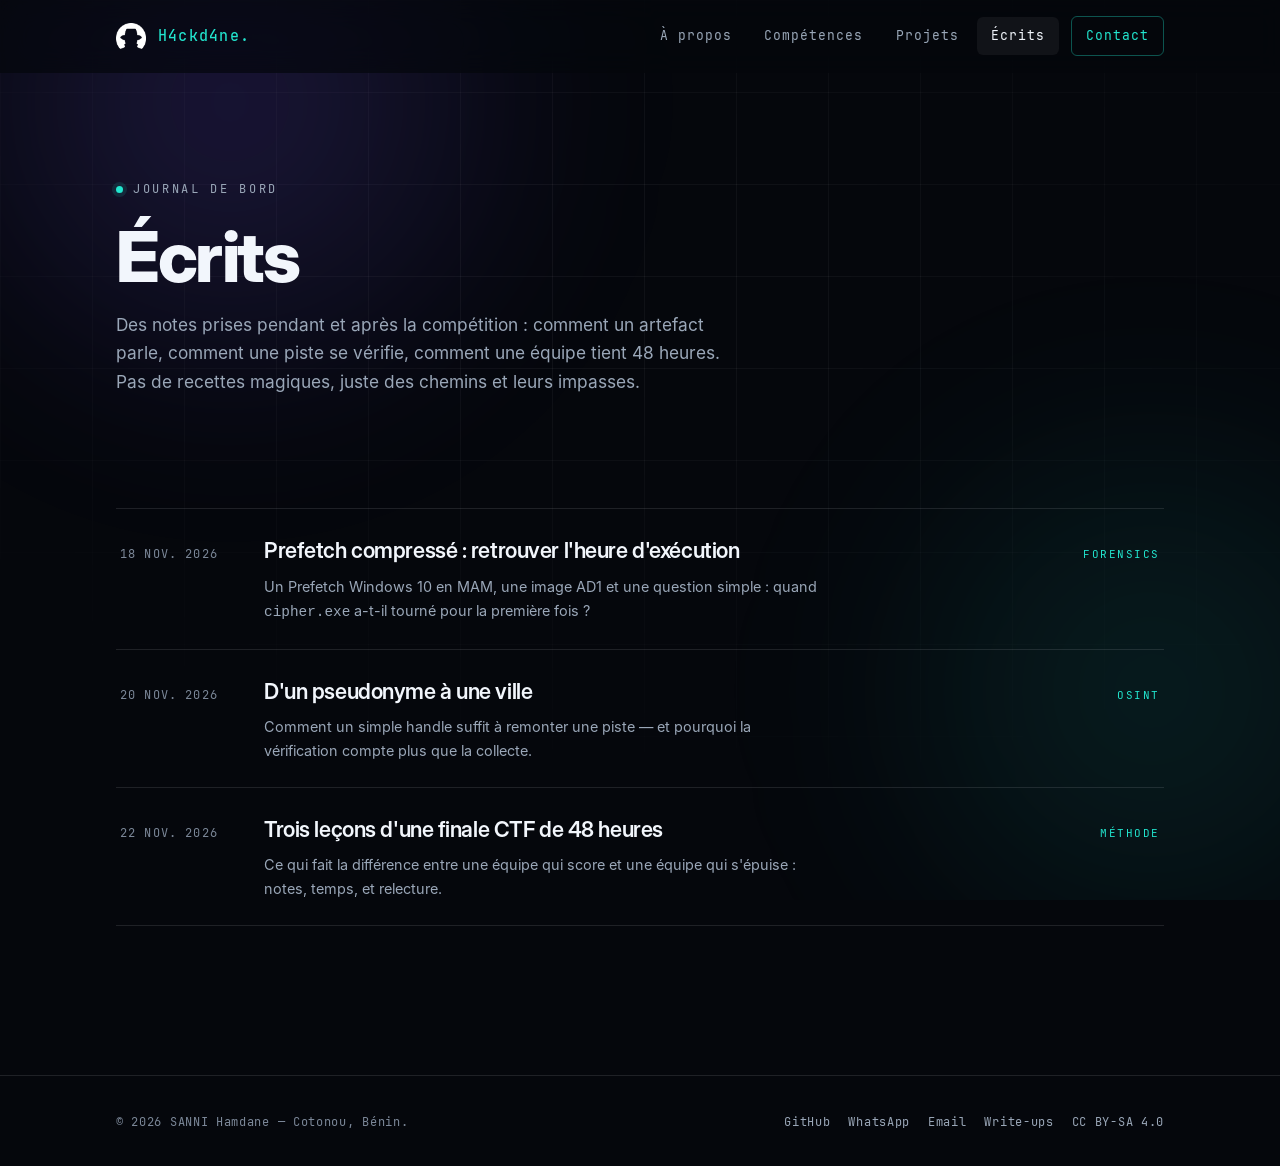
==== blog/index.html @ 2ac23229 "Portfolio et blog — SANNI Hamdane (H4ckd4ne)" ====
<!doctype html>
<html lang="fr">
  <head>
    <meta charset="utf-8" />
    <meta name="viewport" content="width=device-width, initial-scale=1" />
    <title>Écrits — H4ckd4ne</title>
    <meta
      name="description"
      content="Articles de H4ckd4ne : forensics, OSINT, méthode CTF, coulisses des write-ups HackerLab 2026."
    />
    <meta name="theme-color" content="#05070c" />
    <link rel="canonical" href="https://h4ckd4ne.github.io/blog/" />
    <meta property="og:type" content="website" />
    <meta property="og:title" content="Écrits — H4ckd4ne" />
    <meta property="og:description" content="Forensics, OSINT, méthode CTF et coulisses des write-ups." />
    <meta property="og:image" content="https://h4ckd4ne.github.io/assets/img/og.jpg" />
    <link rel="icon" href="../assets/img/favicon.png" sizes="any" />
    <link rel="preload" href="../assets/fonts/Inter-Regular.woff2" as="font" type="font/woff2" crossorigin />
    <link rel="stylesheet" href="../assets/css/style.css" />
    <script>
      document.documentElement.classList.add("js");
    </script>
  </head>
  <body>
    <a class="skip-link" href="#contenu">Aller au contenu</a>
    <div class="backdrop" aria-hidden="true">
      <div class="backdrop__glow backdrop__glow--a"></div>
      <div class="backdrop__glow backdrop__glow--b"></div>
    </div>

    <header class="site-header">
      <div class="container site-header__inner">
        <a class="brand" href="../index.html" aria-label="H4ckd4ne, accueil">
          <img src="../assets/img/logo-mark.png" alt="" width="30" height="26" />
          <span class="brand__text">H4ckd4ne<span>.</span></span>
        </a>
        <button class="nav-toggle" type="button" aria-expanded="false" aria-controls="nav" aria-label="Ouvrir le menu">
          <svg viewBox="0 0 24 24" fill="none" aria-hidden="true">
            <path d="M4 7h16M4 12h16M4 17h16" stroke="currentColor" stroke-width="1.8" stroke-linecap="round" />
          </svg>
        </button>
        <nav class="nav" id="nav" aria-label="Navigation principale">
          <a href="../index.html#apropos">À propos</a>
          <a href="../index.html#competences">Compétences</a>
          <a href="../index.html#projets">Projets</a>
          <a href="index.html" aria-current="page">Écrits</a>
          <a class="nav__cta" href="../index.html#contact">Contact</a>
        </nav>
      </div>
    </header>

    <main id="contenu">
      <section class="blog-head container">
        <p class="eyebrow"><span class="eyebrow__dot" aria-hidden="true"></span>Journal de bord</p>
        <h1>Écrits</h1>
        <p>
          Des notes prises pendant et après la compétition : comment un artefact parle,
          comment une piste se vérifie, comment une équipe tient 48 heures. Pas de
          recettes magiques, juste des chemins et leurs impasses.
        </p>
      </section>

      <section class="container section--tight" aria-label="Liste des articles">
        <div class="posts">
          <a class="post-row" href="prefetch-compresse.html">
            <span class="post-row__date">18 nov. 2026</span>
            <span>
              <span class="post-row__title">Prefetch compressé : retrouver l'heure d'exécution</span>
              <span class="post-row__excerpt">
                Un Prefetch Windows 10 en MAM, une image AD1 et une question simple :
                quand <code>cipher.exe</code> a-t-il tourné pour la première fois ?
              </span>
            </span>
            <span class="post-row__tag">Forensics</span>
          </a>

          <a class="post-row" href="osint-pseudo-ville.html">
            <span class="post-row__date">20 nov. 2026</span>
            <span>
              <span class="post-row__title">D'un pseudonyme à une ville</span>
              <span class="post-row__excerpt">
                Comment un simple handle suffit à remonter une piste — et pourquoi la
                vérification compte plus que la collecte.
              </span>
            </span>
            <span class="post-row__tag">OSINT</span>
          </a>

          <a class="post-row" href="ctf-finale-lecons.html">
            <span class="post-row__date">22 nov. 2026</span>
            <span>
              <span class="post-row__title">Trois leçons d'une finale CTF de 48 heures</span>
              <span class="post-row__excerpt">
                Ce qui fait la différence entre une équipe qui score et une équipe qui
                s'épuise : notes, temps, et relecture.
              </span>
            </span>
            <span class="post-row__tag">Méthode</span>
          </a>
        </div>
      </section>
    </main>

    <footer class="site-footer">
      <div class="container site-footer__inner">
        <p>© <span data-year>2026</span> SANNI Hamdane — Cotonou, Bénin.</p>
        <div class="site-footer__links">
          <a href="https://github.com/H4ckd4ne" rel="noopener">GitHub</a>
          <a href="https://wa.me/2290156563606" rel="noopener">WhatsApp</a>
          <a href="mailto:sannihamdane15@gmail.com">Email</a>
          <a href="https://github.com/H4ckd4ne/hackerlab2026-writeups" rel="noopener">Write-ups</a>
          <a href="https://github.com/H4ckd4ne/hackerlab2026-writeups/blob/main/LICENSE" rel="noopener">CC BY-SA 4.0</a>
        </div>
      </div>
    </footer>
    <script src="../assets/js/main.js" defer></script>
  </body>
</html>
---- assets/css/style.css ----
/* ==========================================================================
   H4ckd4ne — portfolio
   Feuille de style unique. Aucune dépendance externe.
   ========================================================================== */

/* ---------- Polices ---------- */
@font-face {
  font-family: "Inter";
  src: url("../fonts/Inter-Regular.woff2") format("woff2");
  font-weight: 400;
  font-style: normal;
  font-display: swap;
}
@font-face {
  font-family: "Inter";
  src: url("../fonts/Inter-Medium.woff2") format("woff2");
  font-weight: 500;
  font-style: normal;
  font-display: swap;
}
@font-face {
  font-family: "Display";
  src: url("../fonts/InterDisplay-SemiBold.woff2") format("woff2");
  font-weight: 600;
  font-style: normal;
  font-display: swap;
}
@font-face {
  font-family: "Display";
  src: url("../fonts/InterDisplay-ExtraBold.woff2") format("woff2");
  font-weight: 800;
  font-style: normal;
  font-display: swap;
}
@font-face {
  font-family: "Mono";
  src: url("../fonts/JetBrainsMono-Regular.woff2") format("woff2");
  font-weight: 400;
  font-style: normal;
  font-display: swap;
}
@font-face {
  font-family: "Mono";
  src: url("../fonts/JetBrainsMono-Medium.woff2") format("woff2");
  font-weight: 500;
  font-style: normal;
  font-display: swap;
}

/* ---------- Jetons ---------- */
:root {
  --bg: #05070c;
  --bg-soft: #080d16;
  --surface: rgba(255, 255, 255, 0.028);
  --surface-2: rgba(255, 255, 255, 0.05);
  --border: rgba(242, 246, 252, 0.11);
  --border-strong: rgba(242, 246, 252, 0.2);
  --ink: #f2f6fc;
  --muted: #9aa7b8;
  --muted-2: #7c8899;
  --cyan: #22e6cf;
  --cyan-dim: rgba(34, 230, 207, 0.14);
  --violet: #7b5cff;
  --bronze: #f0a24a;
  --red: #ff5c78;

  --font-body: "Inter", system-ui, -apple-system, "Segoe UI", sans-serif;
  --font-display: "Display", "Inter", system-ui, sans-serif;
  --font-mono: "Mono", ui-monospace, "SFMono-Regular", Menlo, monospace;

  --step--1: clamp(0.82rem, 0.79rem + 0.15vw, 0.9rem);
  --step-0: clamp(1rem, 0.96rem + 0.2vw, 1.08rem);
  --step-1: clamp(1.18rem, 1.1rem + 0.4vw, 1.4rem);
  --step-2: clamp(1.45rem, 1.3rem + 0.8vw, 1.9rem);
  --step-3: clamp(1.9rem, 1.6rem + 1.5vw, 2.8rem);
  --step-4: clamp(2.6rem, 2rem + 3vw, 4.4rem);
  --step-5: clamp(3.2rem, 2.2rem + 5vw, 6.4rem);

  --container: 1160px;
  --gutter: clamp(20px, 5vw, 56px);
  --radius: 14px;
  --radius-sm: 8px;
  --ease: cubic-bezier(0.22, 1, 0.36, 1);
}

/* ---------- Base ---------- */
*,
*::before,
*::after {
  box-sizing: border-box;
}

html {
  scroll-behavior: smooth;
  -webkit-text-size-adjust: 100%;
}

body {
  margin: 0;
  background: var(--bg);
  color: var(--ink);
  font-family: var(--font-body);
  font-size: var(--step-0);
  line-height: 1.65;
  -webkit-font-smoothing: antialiased;
  overflow-x: hidden;
}

img {
  max-width: 100%;
  height: auto;
  display: block;
}

a {
  color: var(--cyan);
  text-decoration-thickness: 1px;
  text-underline-offset: 3px;
}

a:hover {
  color: #7ff5e8;
}

h1,
h2,
h3,
h4 {
  font-family: var(--font-display);
  font-weight: 800;
  line-height: 1.02;
  letter-spacing: -0.035em;
  margin: 0;
  text-wrap: balance;
}

p {
  margin: 0;
  text-wrap: pretty;
}

ul,
ol {
  margin: 0;
  padding: 0;
  list-style: none;
}

::selection {
  background: var(--cyan);
  color: #04110f;
}

:focus-visible {
  outline: 2px solid var(--cyan);
  outline-offset: 3px;
  border-radius: 4px;
}

.sr-only {
  position: absolute;
  width: 1px;
  height: 1px;
  padding: 0;
  margin: -1px;
  overflow: hidden;
  clip: rect(0 0 0 0);
  white-space: nowrap;
  border: 0;
}

.skip-link {
  position: absolute;
  top: -100px;
  left: 16px;
  z-index: 100;
  padding: 12px 18px;
  background: var(--cyan);
  color: #04110f;
  font-family: var(--font-mono);
  font-size: 0.85rem;
  text-decoration: none;
  border-radius: 6px;
  transition: top 0.2s var(--ease);
}

.skip-link:focus {
  top: 16px;
  color: #04110f;
}

/* ---------- Décor de fond ---------- */
.backdrop {
  position: fixed;
  inset: 0;
  z-index: -1;
  pointer-events: none;
  overflow: hidden;
}

.backdrop::before {
  content: "";
  position: absolute;
  inset: 0;
  background-image:
    linear-gradient(to right, rgba(255, 255, 255, 0.045) 1px, transparent 1px),
    linear-gradient(to bottom, rgba(255, 255, 255, 0.045) 1px, transparent 1px);
  background-size: 92px 92px;
  mask-image: radial-gradient(70% 60% at 50% 30%, #000 20%, transparent 100%);
  -webkit-mask-image: radial-gradient(70% 60% at 50% 30%, #000 20%, transparent 100%);
}

.backdrop__glow {
  position: absolute;
  width: 60vw;
  height: 60vw;
  max-width: 800px;
  max-height: 800px;
  border-radius: 50%;
  filter: blur(90px);
  opacity: 0.55;
}

.backdrop__glow--a {
  top: -22vw;
  left: -12vw;
  background: radial-gradient(circle, rgba(123, 92, 255, 0.4), transparent 65%);
}

.backdrop__glow--b {
  top: 24vw;
  right: -20vw;
  background: radial-gradient(circle, rgba(34, 230, 207, 0.22), transparent 65%);
}

/* ---------- Structure ---------- */
.container {
  width: 100%;
  max-width: var(--container);
  margin-inline: auto;
  padding-inline: var(--gutter);
}

.section {
  padding-block: clamp(64px, 9vw, 128px);
  position: relative;
}

.section--tight {
  padding-block: clamp(40px, 6vw, 72px);
}

.section__head {
  display: flex;
  align-items: baseline;
  gap: 18px;
  margin-bottom: clamp(28px, 4vw, 48px);
  border-bottom: 1px solid var(--border);
  padding-bottom: 18px;
}

.section__index {
  font-family: var(--font-mono);
  font-size: 0.78rem;
  letter-spacing: 0.22em;
  color: var(--cyan);
  white-space: nowrap;
}

.section__title {
  font-size: var(--step-2);
  margin: 0;
}

.section__note {
  margin-left: auto;
  font-family: var(--font-mono);
  font-size: 0.72rem;
  letter-spacing: 0.14em;
  color: var(--muted-2);
  text-transform: uppercase;
}

/* ---------- En-tête ---------- */
.site-header {
  position: sticky;
  top: 0;
  z-index: 50;
  background: rgba(5, 7, 12, 0.72);
  backdrop-filter: blur(14px) saturate(140%);
  -webkit-backdrop-filter: blur(14px) saturate(140%);
  border-bottom: 1px solid transparent;
  transition: border-color 0.25s var(--ease), background 0.25s var(--ease);
}

.site-header.is-scrolled {
  border-bottom-color: var(--border);
  background: rgba(5, 7, 12, 0.9);
}

.site-header__inner {
  display: flex;
  align-items: center;
  gap: 20px;
  height: 72px;
}

.brand {
  display: inline-flex;
  align-items: center;
  gap: 12px;
  text-decoration: none;
  color: var(--ink);
  font-family: var(--font-mono);
  font-size: 0.95rem;
  letter-spacing: 0.08em;
  font-weight: 500;
}

.brand:hover {
  color: var(--ink);
}

.brand img {
  width: 30px;
  height: auto;
}

.brand span {
  color: var(--cyan);
}

.nav {
  margin-left: auto;
  display: flex;
  align-items: center;
  gap: 4px;
}

.nav a {
  display: inline-block;
  padding: 8px 14px;
  border-radius: 6px;
  color: var(--muted);
  text-decoration: none;
  font-family: var(--font-mono);
  font-size: 0.8rem;
  letter-spacing: 0.08em;
  transition: color 0.2s var(--ease), background 0.2s var(--ease);
}

.nav a:hover,
.nav a[aria-current="page"] {
  color: var(--ink);
  background: var(--surface-2);
}

.nav__cta {
  margin-left: 8px;
  color: var(--cyan) !important;
  border: 1px solid rgba(34, 230, 207, 0.35);
}

.nav__cta:hover {
  background: var(--cyan-dim) !important;
}

.nav-toggle {
  display: none;
  margin-left: auto;
  width: 44px;
  height: 44px;
  align-items: center;
  justify-content: center;
  background: var(--surface);
  border: 1px solid var(--border);
  border-radius: 8px;
  color: var(--ink);
  cursor: pointer;
}

.nav-toggle svg {
  width: 20px;
  height: 20px;
}

@media (max-width: 860px) {
  .nav-toggle {
    display: inline-flex;
  }

  .nav {
    position: absolute;
    top: 72px;
    left: 0;
    right: 0;
    flex-direction: column;
    align-items: stretch;
    gap: 2px;
    padding: 12px var(--gutter) 20px;
    background: rgba(5, 7, 12, 0.98);
    border-bottom: 1px solid var(--border);
    transform: translateY(-8px);
    opacity: 0;
    visibility: hidden;
    transition: opacity 0.2s var(--ease), transform 0.2s var(--ease), visibility 0.2s;
  }

  .nav.is-open {
    opacity: 1;
    visibility: visible;
    transform: none;
  }

  .nav a {
    padding: 12px 10px;
    font-size: 0.9rem;
  }
}

/* ---------- Héros ---------- */
.hero {
  padding-block: clamp(56px, 8vw, 104px) clamp(40px, 6vw, 72px);
}

.hero__grid {
  display: grid;
  grid-template-columns: minmax(0, 1.05fr) minmax(0, 0.95fr);
  gap: clamp(32px, 5vw, 72px);
  align-items: center;
}

@media (max-width: 900px) {
  .hero__grid {
    grid-template-columns: 1fr;
  }
}

.eyebrow {
  display: inline-flex;
  align-items: center;
  gap: 10px;
  font-family: var(--font-mono);
  font-size: 0.76rem;
  letter-spacing: 0.22em;
  text-transform: uppercase;
  color: var(--muted);
  margin-bottom: 22px;
}

.eyebrow__dot {
  width: 7px;
  height: 7px;
  border-radius: 50%;
  background: var(--cyan);
  box-shadow: 0 0 0 4px rgba(34, 230, 207, 0.12);
  animation: pulse 3.2s ease-in-out infinite;
}

@keyframes pulse {
  0%,
  100% {
    opacity: 1;
    box-shadow: 0 0 0 4px rgba(34, 230, 207, 0.12);
  }
  50% {
    opacity: 0.6;
    box-shadow: 0 0 0 8px rgba(34, 230, 207, 0.04);
  }
}

.hero h1 {
  font-size: var(--step-5);
  letter-spacing: -0.055em;
  line-height: 0.92;
}

.hero h1 .accent {
  color: var(--cyan);
}

.hero__name {
  margin-top: 14px;
  font-family: var(--font-mono);
  font-size: clamp(0.82rem, 0.76rem + 0.3vw, 0.95rem);
  letter-spacing: 0.22em;
  text-transform: uppercase;
  color: var(--cyan);
}

.hero__tagline {
  margin-top: 18px;
  font-family: var(--font-display);
  font-weight: 600;
  font-size: var(--step-2);
  letter-spacing: -0.02em;
  color: var(--ink);
  max-width: 22ch;
}

.hero__lead {
  margin-top: 20px;
  max-width: 54ch;
  color: var(--muted);
  font-size: var(--step-0);
}

.hero__actions {
  display: flex;
  flex-wrap: wrap;
  gap: 12px;
  margin-top: 32px;
}

.btn {
  display: inline-flex;
  align-items: center;
  gap: 10px;
  padding: 13px 22px;
  border-radius: 6px;
  font-family: var(--font-mono);
  font-size: 0.82rem;
  letter-spacing: 0.06em;
  text-decoration: none;
  border: 1px solid transparent;
  transition: transform 0.2s var(--ease), background 0.2s var(--ease),
    border-color 0.2s var(--ease), color 0.2s var(--ease);
}

.btn:hover {
  transform: translateY(-2px);
}

.btn--primary {
  background: var(--cyan);
  color: #04110f;
  font-weight: 500;
}

.btn--primary:hover {
  background: #6cf3e6;
  color: #04110f;
}

.btn--ghost {
  border-color: var(--border-strong);
  color: var(--ink);
}

.btn--ghost:hover {
  border-color: var(--cyan);
  color: var(--cyan);
  background: var(--cyan-dim);
}

.btn svg {
  width: 16px;
  height: 16px;
}

/* Terminal */
.terminal {
  position: relative;
  border: 1px solid var(--border);
  border-radius: var(--radius);
  background: linear-gradient(180deg, rgba(13, 19, 30, 0.96), rgba(7, 11, 18, 0.96));
  box-shadow: 0 30px 80px -30px rgba(0, 0, 0, 0.9), 0 0 0 1px rgba(255, 255, 255, 0.02) inset;
  overflow: hidden;
}

.terminal::after {
  content: "";
  position: absolute;
  inset: 0;
  background: radial-gradient(60% 40% at 80% 0%, rgba(34, 230, 207, 0.08), transparent 70%);
  pointer-events: none;
}

.terminal__bar {
  display: flex;
  align-items: center;
  gap: 7px;
  padding: 12px 16px;
  border-bottom: 1px solid var(--border);
  background: rgba(255, 255, 255, 0.015);
}

.terminal__dot {
  width: 9px;
  height: 9px;
  border-radius: 50%;
  background: #2a3442;
}

.terminal__dot:nth-child(1) {
  background: #3a4553;
}

.terminal__title {
  margin-left: auto;
  font-family: var(--font-mono);
  font-size: 0.68rem;
  letter-spacing: 0.16em;
  color: var(--muted-2);
  text-transform: uppercase;
}

.terminal__body {
  margin: 0;
  padding: 20px 20px 24px;
  font-family: var(--font-mono);
  font-size: clamp(0.76rem, 0.7rem + 0.25vw, 0.86rem);
  line-height: 1.85;
  color: #c8d3e2;
  overflow-x: auto;
}

.terminal__body .prompt {
  color: var(--cyan);
}

.terminal__body .cmd {
  color: #eef4fb;
}

.terminal__body .out {
  color: var(--muted);
}

.terminal__body .key {
  color: var(--bronze);
}

.caret {
  display: inline-block;
  width: 8px;
  height: 1.05em;
  background: var(--cyan);
  vertical-align: -0.15em;
  animation: blink 1.1s steps(2, start) infinite;
}

@keyframes blink {
  50% {
    opacity: 0;
  }
}

/* ---------- Statistiques ---------- */
.stats {
  display: grid;
  grid-template-columns: repeat(4, minmax(0, 1fr));
  border-top: 1px solid var(--border);
  border-bottom: 1px solid var(--border);
}

.stats__item {
  padding: 26px 22px;
  border-right: 1px solid var(--border);
}

.stats__item:last-child {
  border-right: 0;
}

.stats__value {
  font-family: var(--font-display);
  font-weight: 800;
  font-size: clamp(1.7rem, 1.3rem + 1.6vw, 2.6rem);
  letter-spacing: -0.04em;
  color: var(--ink);
  line-height: 1;
}

.stats__value span {
  color: var(--cyan);
}

.stats__label {
  margin-top: 8px;
  font-family: var(--font-mono);
  font-size: 0.7rem;
  letter-spacing: 0.16em;
  text-transform: uppercase;
  color: var(--muted-2);
}

@media (max-width: 760px) {
  .stats {
    grid-template-columns: repeat(2, minmax(0, 1fr));
  }

  .stats__item:nth-child(2) {
    border-right: 0;
  }

  .stats__item:nth-child(-n + 2) {
    border-bottom: 1px solid var(--border);
  }
}

/* ---------- À propos ---------- */
.about {
  display: grid;
  grid-template-columns: minmax(0, 1.25fr) minmax(0, 0.75fr);
  gap: clamp(32px, 5vw, 72px);
  align-items: start;
}

@media (max-width: 860px) {
  .about {
    grid-template-columns: 1fr;
  }
}

.about__text p + p {
  margin-top: 16px;
}

.about__text {
  color: var(--muted);
  font-size: var(--step-0);
}

.about__text strong {
  color: var(--ink);
  font-weight: 500;
}

.about__text .hl {
  color: var(--cyan);
  font-weight: 500;
}

.card {
  border: 1px solid var(--border);
  border-radius: var(--radius);
  background: var(--surface);
  padding: 24px;
}

.card__title {
  font-family: var(--font-mono);
  font-size: 0.72rem;
  letter-spacing: 0.2em;
  text-transform: uppercase;
  color: var(--muted-2);
  margin-bottom: 16px;
}

.facts {
  display: grid;
  gap: 14px;
}

.facts__row {
  display: flex;
  justify-content: space-between;
  gap: 16px;
  padding-bottom: 14px;
  border-bottom: 1px solid var(--border);
  font-size: 0.92rem;
}

.facts__row:last-child {
  border-bottom: 0;
  padding-bottom: 0;
}

.facts__key {
  color: var(--muted-2);
  font-family: var(--font-mono);
  font-size: 0.76rem;
  letter-spacing: 0.08em;
  text-transform: uppercase;
}

.facts__val {
  color: var(--ink);
  text-align: right;
}

/* ---------- Compétences ---------- */
.skills {
  display: grid;
  grid-template-columns: repeat(3, minmax(0, 1fr));
  gap: 16px;
}

@media (max-width: 900px) {
  .skills {
    grid-template-columns: repeat(2, minmax(0, 1fr));
  }
}

@media (max-width: 560px) {
  .skills {
    grid-template-columns: 1fr;
  }
}

.skill {
  padding: 24px;
  border: 1px solid var(--border);
  border-radius: var(--radius);
  background: var(--surface);
  transition: border-color 0.25s var(--ease), background 0.25s var(--ease),
    transform 0.25s var(--ease);
}

.skill:hover {
  border-color: rgba(34, 230, 207, 0.35);
  background: rgba(34, 230, 207, 0.04);
  transform: translateY(-3px);
}

.skill__icon {
  width: 34px;
  height: 34px;
  margin-bottom: 18px;
  color: var(--cyan);
}

.skill h3 {
  font-family: var(--font-display);
  font-size: 1.05rem;
  font-weight: 600;
  letter-spacing: -0.01em;
  margin-bottom: 8px;
}

.skill p {
  color: var(--muted);
  font-size: 0.92rem;
}

/* ---------- Projets ---------- */
.projects {
  display: grid;
  grid-template-columns: repeat(2, minmax(0, 1fr));
  gap: 20px;
}

@media (max-width: 860px) {
  .projects {
    grid-template-columns: 1fr;
  }
}

.project {
  position: relative;
  display: flex;
  flex-direction: column;
  border: 1px solid var(--border);
  border-radius: var(--radius);
  overflow: hidden;
  background: var(--bg-soft);
  transition: border-color 0.25s var(--ease), transform 0.25s var(--ease);
}

.project:hover {
  border-color: rgba(34, 230, 207, 0.4);
  transform: translateY(-4px);
}

.project__media {
  position: relative;
  aspect-ratio: 16 / 9;
  overflow: hidden;
  background: #0a1018;
}

.project__media img {
  width: 100%;
  height: 100%;
  object-fit: cover;
  opacity: 0.85;
  transition: transform 0.6s var(--ease), opacity 0.3s var(--ease);
}

.project:hover .project__media img {
  transform: scale(1.04);
  opacity: 1;
}

.project__media--contain img {
  object-fit: contain;
  padding: 18px;
}

.project__body {
  padding: 24px;
  display: flex;
  flex-direction: column;
  gap: 12px;
  flex: 1;
}

.project__meta {
  display: flex;
  gap: 10px;
  flex-wrap: wrap;
  font-family: var(--font-mono);
  font-size: 0.68rem;
  letter-spacing: 0.14em;
  text-transform: uppercase;
  color: var(--muted-2);
}

.project__meta span {
  border: 1px solid var(--border);
  border-radius: 4px;
  padding: 4px 8px;
}

.project h3 {
  font-size: 1.3rem;
  font-weight: 700;
}

.project p {
  color: var(--muted);
  font-size: 0.94rem;
}

.project__link {
  margin-top: auto;
  padding-top: 8px;
  display: inline-flex;
  align-items: center;
  gap: 8px;
  font-family: var(--font-mono);
  font-size: 0.78rem;
  letter-spacing: 0.06em;
  text-decoration: none;
  color: var(--cyan);
}

.project__link svg {
  width: 14px;
  height: 14px;
  transition: transform 0.2s var(--ease);
}

.project__link:hover svg {
  transform: translateX(3px);
}

.project--wide {
  grid-column: 1 / -1;
  flex-direction: row;
}

.project--wide .project__media {
  flex: 1 1 55%;
  aspect-ratio: 16 / 10;
  min-height: 0;
}

.project--wide .project__body {
  flex: 1 1 45%;
  justify-content: center;
}

@media (max-width: 860px) {
  .project--wide {
    flex-direction: column;
  }

  .project--wide .project__media {
    aspect-ratio: 16 / 9;
    min-height: 0;
  }
}

/* ---------- Écrits ---------- */
.posts {
  display: grid;
  gap: 0;
  border-top: 1px solid var(--border);
}

.post-row {
  display: grid;
  grid-template-columns: 120px minmax(0, 1fr) auto;
  gap: 24px;
  align-items: baseline;
  padding: 24px 4px;
  border-bottom: 1px solid var(--border);
  text-decoration: none;
  color: inherit;
  transition: background 0.2s var(--ease), padding 0.2s var(--ease);
}

.post-row:hover {
  background: rgba(255, 255, 255, 0.02);
  padding-left: 12px;
  padding-right: 12px;
  color: inherit;
}

.post-row__date {
  font-family: var(--font-mono);
  font-size: 0.72rem;
  letter-spacing: 0.1em;
  color: var(--muted-2);
  text-transform: uppercase;
}

.post-row__title {
  font-family: var(--font-display);
  font-weight: 600;
  font-size: clamp(1.05rem, 0.95rem + 0.5vw, 1.35rem);
  letter-spacing: -0.02em;
  color: var(--ink);
}

.post-row__excerpt {
  display: block;
  margin-top: 6px;
  color: var(--muted);
  font-size: 0.9rem;
  max-width: 62ch;
}

.post-row__tag {
  font-family: var(--font-mono);
  font-size: 0.68rem;
  letter-spacing: 0.14em;
  text-transform: uppercase;
  color: var(--cyan);
  white-space: nowrap;
}

@media (max-width: 720px) {
  .post-row {
    grid-template-columns: 1fr;
    gap: 8px;
  }

  .post-row__tag {
    color: var(--muted-2);
  }
}

/* ---------- Contact ---------- */
.contact {
  position: relative;
  border: 1px solid var(--border);
  border-radius: calc(var(--radius) + 6px);
  padding: clamp(32px, 5vw, 64px);
  background:
    radial-gradient(60% 120% at 100% 0%, rgba(123, 92, 255, 0.16), transparent 60%),
    radial-gradient(50% 100% at 0% 100%, rgba(34, 230, 207, 0.12), transparent 60%),
    var(--surface);
  overflow: hidden;
}

.contact h2 {
  font-size: var(--step-3);
  max-width: 18ch;
}

.contact p {
  margin-top: 16px;
  color: var(--muted);
  max-width: 52ch;
}

.contact__actions {
  display: flex;
  flex-wrap: wrap;
  gap: 12px;
  margin-top: 28px;
}

/* ---------- Pied de page ---------- */
.site-footer {
  border-top: 1px solid var(--border);
  padding-block: 36px;
  margin-top: clamp(40px, 6vw, 80px);
}

.site-footer__inner {
  display: flex;
  flex-wrap: wrap;
  gap: 18px;
  align-items: center;
  justify-content: space-between;
  font-family: var(--font-mono);
  font-size: 0.72rem;
  letter-spacing: 0.06em;
  color: var(--muted-2);
}

.site-footer a {
  color: var(--muted);
  text-decoration: none;
}

.site-footer a:hover {
  color: var(--cyan);
}

.site-footer__links {
  display: flex;
  gap: 18px;
  flex-wrap: wrap;
}

/* ---------- Article ---------- */
.article {
  padding-block: clamp(40px, 6vw, 72px);
}

.article__header {
  max-width: 760px;
  margin-inline: auto;
  padding-inline: var(--gutter);
}

.article__back {
  display: inline-flex;
  align-items: center;
  gap: 8px;
  font-family: var(--font-mono);
  font-size: 0.74rem;
  letter-spacing: 0.1em;
  text-transform: uppercase;
  color: var(--muted);
  text-decoration: none;
  margin-bottom: 28px;
}

.article__back:hover {
  color: var(--cyan);
}

.article__meta {
  display: flex;
  flex-wrap: wrap;
  gap: 14px;
  font-family: var(--font-mono);
  font-size: 0.7rem;
  letter-spacing: 0.14em;
  text-transform: uppercase;
  color: var(--muted-2);
  margin-bottom: 18px;
}

.article h1 {
  font-size: var(--step-4);
  letter-spacing: -0.045em;
}

.article__lead {
  margin-top: 20px;
  font-size: var(--step-1);
  color: var(--muted);
  line-height: 1.55;
}

.article__body {
  max-width: 760px;
  margin: clamp(32px, 5vw, 56px) auto 0;
  padding-inline: var(--gutter);
  color: #c3cede;
}

.article__body h2 {
  font-size: var(--step-2);
  margin-top: 2.2em;
  margin-bottom: 0.6em;
  color: var(--ink);
}

.article__body h3 {
  font-family: var(--font-display);
  font-weight: 600;
  font-size: var(--step-1);
  margin-top: 1.8em;
  margin-bottom: 0.5em;
  color: var(--ink);
}

.article__body p {
  margin-bottom: 1.1em;
}

.article__body ul,
.article__body ol {
  margin: 0 0 1.2em;
  padding-left: 1.4em;
  list-style: disc;
}

.article__body ol {
  list-style: decimal;
}

.article__body li {
  margin-bottom: 0.45em;
}

.article__body strong {
  color: var(--ink);
  font-weight: 600;
}

.article__body code {
  font-family: var(--font-mono);
  font-size: 0.86em;
  background: rgba(255, 255, 255, 0.06);
  border: 1px solid var(--border);
  border-radius: 4px;
  padding: 0.15em 0.4em;
  color: #dfe8f4;
}

.article__body pre {
  margin: 0 0 1.4em;
  padding: 18px 20px;
  background: #070b12;
  border: 1px solid var(--border);
  border-radius: var(--radius-sm);
  overflow-x: auto;
  font-family: var(--font-mono);
  font-size: 0.82rem;
  line-height: 1.7;
}

.article__body pre code {
  background: none;
  border: 0;
  padding: 0;
  font-size: inherit;
}

.article__body blockquote {
  margin: 0 0 1.4em;
  padding: 4px 0 4px 20px;
  border-left: 2px solid var(--cyan);
  color: var(--muted);
}

.article__footer {
  max-width: 760px;
  margin: 48px auto 0;
  padding: 24px var(--gutter) 0;
  border-top: 1px solid var(--border);
  display: flex;
  flex-wrap: wrap;
  gap: 16px;
  justify-content: space-between;
  align-items: center;
}

.tag-list {
  display: flex;
  gap: 8px;
  flex-wrap: wrap;
}

.tag {
  font-family: var(--font-mono);
  font-size: 0.66rem;
  letter-spacing: 0.12em;
  text-transform: uppercase;
  color: var(--muted);
  border: 1px solid var(--border);
  border-radius: 4px;
  padding: 5px 9px;
}

/* ---------- Blog : liste ---------- */
.blog-head {
  padding-block: clamp(48px, 7vw, 88px) clamp(24px, 4vw, 40px);
}

.blog-head h1 {
  font-size: var(--step-4);
}

.blog-head p {
  margin-top: 18px;
  color: var(--muted);
  max-width: 58ch;
}

/* ---------- Animations ---------- */
/* Le contenu reste visible même sans JavaScript. */
@media (prefers-reduced-motion: reduce) {
  html {
    scroll-behavior: auto;
  }

  *,
  *::before,
  *::after {
    animation-duration: 0.001ms !important;
    animation-iteration-count: 1 !important;
    transition-duration: 0.001ms !important;
  }

}

/* ---------- Impression ---------- */
@media print {
  .backdrop,
  .site-header,
  .site-footer,
  .hero__actions,
  .contact__actions {
    display: none !important;
  }

  body {
    background: #fff;
    color: #111;
  }

  a {
    color: #111;
  }
}
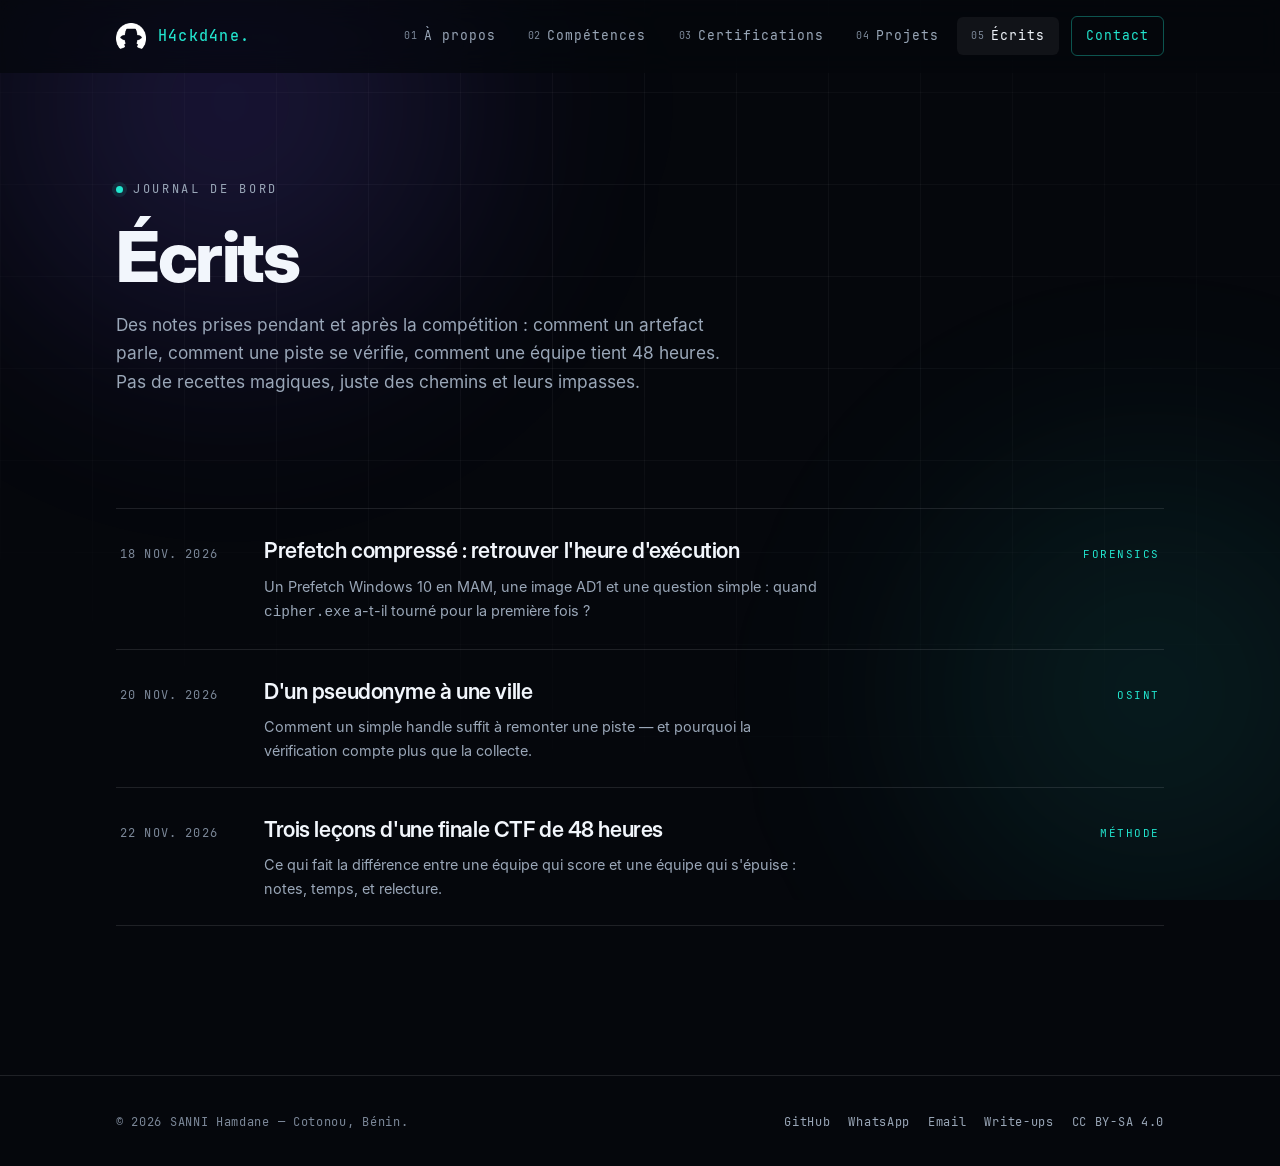
==== commit 5c28c0af: "Ajout des certifications, du nom complet et du yoruba" ====
--- a/blog/index.html
+++ b/blog/index.html
@@ -40,10 +40,11 @@
           </svg>
         </button>
         <nav class="nav" id="nav" aria-label="Navigation principale">
-          <a href="../index.html#apropos">À propos</a>
-          <a href="../index.html#competences">Compétences</a>
-          <a href="../index.html#projets">Projets</a>
-          <a href="index.html" aria-current="page">Écrits</a>
+          <a href="../index.html#apropos"><span class="nav__num">01</span>À propos</a>
+          <a href="../index.html#competences"><span class="nav__num">02</span>Compétences</a>
+          <a href="../index.html#certifications"><span class="nav__num">03</span>Certifications</a>
+          <a href="../index.html#projets"><span class="nav__num">04</span>Projets</a>
+          <a href="index.html" aria-current="page"><span class="nav__num">05</span>Écrits</a>
           <a class="nav__cta" href="../index.html#contact">Contact</a>
         </nav>
       </div>
--- a/assets/css/style.css
+++ b/assets/css/style.css
@@ -1323,3 +1323,98 @@
     color: #111;
   }
 }
+
+/* ---------- Certifications ---------- */
+.certs {
+  display: grid;
+  grid-template-columns: repeat(3, minmax(0, 1fr));
+  gap: 20px;
+}
+
+@media (max-width: 900px) {
+  .certs {
+    grid-template-columns: 1fr;
+  }
+}
+
+.cert {
+  display: flex;
+  flex-direction: column;
+  border: 1px solid var(--border);
+  border-radius: var(--radius);
+  background: var(--surface);
+  overflow: hidden;
+  transition: border-color 0.25s var(--ease), transform 0.25s var(--ease),
+    background 0.25s var(--ease);
+}
+
+.cert:hover {
+  border-color: rgba(34, 230, 207, 0.35);
+  background: rgba(34, 230, 207, 0.03);
+  transform: translateY(-3px);
+}
+
+.cert__paper {
+  aspect-ratio: 4 / 3;
+  padding: 16px;
+  display: grid;
+  place-items: center;
+  background: linear-gradient(180deg, #f8fafc, #e8edf4);
+  border-bottom: 1px solid var(--border);
+}
+
+.cert__paper img {
+  max-width: 100%;
+  max-height: 100%;
+  width: auto;
+  height: auto;
+  object-fit: contain;
+  border-radius: 3px;
+  box-shadow: 0 8px 24px -12px rgba(5, 7, 12, 0.55);
+}
+
+.cert__body {
+  display: flex;
+  flex-direction: column;
+  gap: 8px;
+  padding: 20px;
+  flex: 1;
+}
+
+.cert__issuer {
+  font-family: var(--font-mono);
+  font-size: 0.68rem;
+  letter-spacing: 0.16em;
+  text-transform: uppercase;
+  color: var(--cyan);
+}
+
+.cert h3 {
+  font-family: var(--font-display);
+  font-weight: 600;
+  font-size: 1.02rem;
+  letter-spacing: -0.01em;
+}
+
+.cert p {
+  color: var(--muted);
+  font-size: 0.9rem;
+}
+
+.cert__id {
+  margin-top: auto;
+  padding-top: 12px;
+  font-family: var(--font-mono);
+  font-size: 0.68rem;
+  letter-spacing: 0.06em;
+  color: var(--muted-2);
+  text-transform: uppercase;
+}
+
+.nav__num {
+  font-size: 0.6rem;
+  letter-spacing: 0.08em;
+  color: var(--muted-2);
+  margin-right: 6px;
+  vertical-align: 1px;
+}
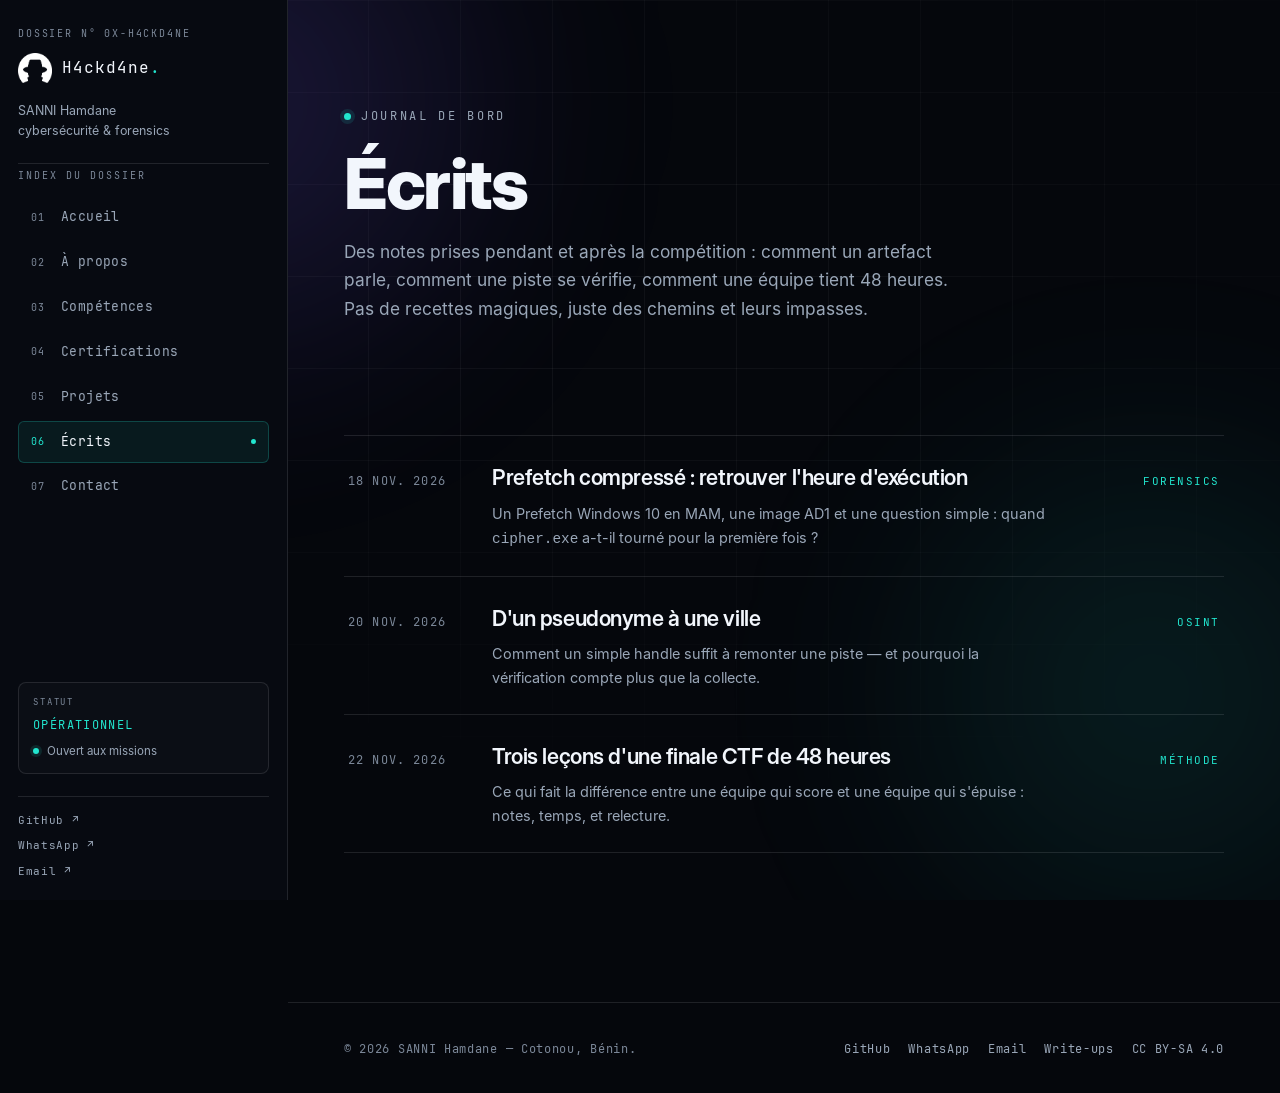
==== commit d8baa972: "Navigation en barre latérale fixe, responsive" ====
--- a/blog/index.html
+++ b/blog/index.html
@@ -28,27 +28,52 @@
       <div class="backdrop__glow backdrop__glow--b"></div>
     </div>
 
-    <header class="site-header">
-      <div class="container site-header__inner">
-        <a class="brand" href="../index.html" aria-label="H4ckd4ne, accueil">
-          <img src="../assets/img/logo-mark.png" alt="" width="30" height="26" />
-          <span class="brand__text">H4ckd4ne<span>.</span></span>
+    <header class="topbar">
+      <a class="topbar__brand" href="../index.html" aria-label="H4ckd4ne, accueil">
+        <img src="../assets/img/logo-mark.png" alt="" width="28" height="25" />
+        <span class="topbar__brand-text">H4ckd4ne<span>.</span></span>
+      </a>
+      <button class="topbar__toggle" type="button" aria-expanded="false" aria-controls="sidebar" aria-label="Ouvrir le menu">
+        <svg viewBox="0 0 24 24" fill="none" aria-hidden="true">
+          <path d="M4 7h16M4 12h16M4 17h16" stroke="currentColor" stroke-width="1.8" stroke-linecap="round" />
+        </svg>
+      </button>
+    </header>
+
+    <aside class="sidebar" id="sidebar" aria-label="Index du dossier">
+      <div class="sidebar__head">
+        <p class="sidebar__kicker">Dossier n° 0X-H4CKD4NE</p>
+        <a class="sidebar__brand" href="../index.html">
+          <img src="../assets/img/logo-mark.png" alt="" width="34" height="30" />
+          <span class="sidebar__brand-text">H4ckd4ne<span>.</span></span>
         </a>
-        <button class="nav-toggle" type="button" aria-expanded="false" aria-controls="nav" aria-label="Ouvrir le menu">
-          <svg viewBox="0 0 24 24" fill="none" aria-hidden="true">
-            <path d="M4 7h16M4 12h16M4 17h16" stroke="currentColor" stroke-width="1.8" stroke-linecap="round" />
-          </svg>
-        </button>
-        <nav class="nav" id="nav" aria-label="Navigation principale">
-          <a href="../index.html#apropos"><span class="nav__num">01</span>À propos</a>
-          <a href="../index.html#competences"><span class="nav__num">02</span>Compétences</a>
-          <a href="../index.html#certifications"><span class="nav__num">03</span>Certifications</a>
-          <a href="../index.html#projets"><span class="nav__num">04</span>Projets</a>
-          <a href="index.html" aria-current="page"><span class="nav__num">05</span>Écrits</a>
-          <a class="nav__cta" href="../index.html#contact">Contact</a>
-        </nav>
+        <p class="sidebar__role">SANNI Hamdane<br />cybersécurité &amp; forensics</p>
       </div>
-    </header>
+
+      <p class="sidebar__index-label">Index du dossier</p>
+      <nav class="side-nav" aria-label="Navigation principale">
+        <a href="../index.html"><span class="side-nav__num">01</span>Accueil<span class="side-nav__dot" aria-hidden="true"></span></a>
+        <a href="../index.html#apropos"><span class="side-nav__num">02</span>À propos<span class="side-nav__dot" aria-hidden="true"></span></a>
+        <a href="../index.html#competences"><span class="side-nav__num">03</span>Compétences<span class="side-nav__dot" aria-hidden="true"></span></a>
+        <a href="../index.html#certifications"><span class="side-nav__num">04</span>Certifications<span class="side-nav__dot" aria-hidden="true"></span></a>
+        <a href="../index.html#projets"><span class="side-nav__num">05</span>Projets<span class="side-nav__dot" aria-hidden="true"></span></a>
+        <a href="index.html" aria-current="true"><span class="side-nav__num">06</span>Écrits<span class="side-nav__dot" aria-hidden="true"></span></a>
+        <a href="../index.html#contact"><span class="side-nav__num">07</span>Contact<span class="side-nav__dot" aria-hidden="true"></span></a>
+      </nav>
+
+      <div class="sidebar__status">
+        <p class="sidebar__status-label">Statut</p>
+        <p class="sidebar__status-value">Opérationnel</p>
+        <p class="sidebar__status-line"><span class="dot" aria-hidden="true"></span>Ouvert aux missions</p>
+      </div>
+
+      <div class="sidebar__foot">
+        <a href="https://github.com/H4ckd4ne" rel="noopener">GitHub <span aria-hidden="true">↗</span></a>
+        <a href="https://wa.me/2290156563606" rel="noopener">WhatsApp <span aria-hidden="true">↗</span></a>
+        <a href="mailto:sannihamdane15@gmail.com">Email <span aria-hidden="true">↗</span></a>
+      </div>
+    </aside>
+    <div class="scrim" aria-hidden="true"></div>
 
     <main id="contenu">
       <section class="blog-head container">
--- a/assets/css/style.css
+++ b/assets/css/style.css
@@ -281,140 +281,304 @@
   text-transform: uppercase;
 }
 
-/* ---------- En-tête ---------- */
-.site-header {
-  position: sticky;
-  top: 0;
-  z-index: 50;
-  background: rgba(5, 7, 12, 0.72);
-  backdrop-filter: blur(14px) saturate(140%);
-  -webkit-backdrop-filter: blur(14px) saturate(140%);
-  border-bottom: 1px solid transparent;
-  transition: border-color 0.25s var(--ease), background 0.25s var(--ease);
-}
-
-.site-header.is-scrolled {
-  border-bottom-color: var(--border);
-  background: rgba(5, 7, 12, 0.9);
-}
-
-.site-header__inner {
-  display: flex;
-  align-items: center;
-  gap: 20px;
-  height: 72px;
-}
-
-.brand {
+/* ---------- Barre latérale / navigation ---------- */
+:root {
+  --sidebar-w: 288px;
+}
+
+.topbar {
+  display: none;
+}
+
+.sidebar {
+  position: fixed;
+  inset: 0 auto 0 0;
+  z-index: 80;
+  width: var(--sidebar-w);
+  display: flex;
+  flex-direction: column;
+  gap: 22px;
+  padding: 26px 18px 20px;
+  background: #070a11;
+  border-right: 1px solid var(--border);
+  overflow-y: auto;
+  scrollbar-width: thin;
+}
+
+.sidebar__kicker {
+  font-family: var(--font-mono);
+  font-size: 0.64rem;
+  letter-spacing: 0.18em;
+  text-transform: uppercase;
+  color: var(--muted-2);
+}
+
+.sidebar__brand {
   display: inline-flex;
   align-items: center;
-  gap: 12px;
+  gap: 10px;
+  margin-top: 10px;
   text-decoration: none;
   color: var(--ink);
   font-family: var(--font-mono);
-  font-size: 0.95rem;
-  letter-spacing: 0.08em;
-  font-weight: 500;
-}
-
-.brand:hover {
+  font-size: 1.02rem;
+  letter-spacing: 0.06em;
+}
+
+.sidebar__brand:hover {
   color: var(--ink);
 }
 
-.brand img {
-  width: 30px;
-  height: auto;
-}
-
-.brand span {
-  color: var(--cyan);
-}
-
-.nav {
+.sidebar__brand-text span {
+  color: var(--cyan);
+}
+
+.sidebar__role {
+  margin-top: 10px;
+  font-size: 0.78rem;
+  line-height: 1.6;
+  color: var(--muted);
+}
+
+.sidebar__index-label {
+  font-family: var(--font-mono);
+  font-size: 0.62rem;
+  letter-spacing: 0.2em;
+  text-transform: uppercase;
+  color: var(--muted-2);
+  padding-top: 4px;
+  border-top: 1px solid var(--border);
+}
+
+.side-nav {
+  display: flex;
+  flex-direction: column;
+  gap: 2px;
+  margin-top: -10px;
+}
+
+.side-nav a {
+  display: flex;
+  align-items: center;
+  gap: 12px;
+  padding: 10px 12px;
+  border-radius: 6px;
+  border: 1px solid transparent;
+  color: var(--muted);
+  text-decoration: none;
+  font-family: var(--font-mono);
+  font-size: 0.79rem;
+  letter-spacing: 0.03em;
+  transition: color 0.18s var(--ease), background 0.18s var(--ease),
+    border-color 0.18s var(--ease);
+}
+
+.side-nav a:hover {
+  color: var(--ink);
+  background: rgba(255, 255, 255, 0.03);
+}
+
+.side-nav a[aria-current="true"] {
+  color: var(--ink);
+  background: rgba(34, 230, 207, 0.07);
+  border-color: rgba(34, 230, 207, 0.22);
+}
+
+.side-nav__num {
+  width: 18px;
+  flex: none;
+  font-size: 0.6rem;
+  letter-spacing: 0.1em;
+  color: var(--muted-2);
+}
+
+.side-nav a[aria-current="true"] .side-nav__num {
+  color: var(--cyan);
+}
+
+.side-nav__dot {
   margin-left: auto;
-  display: flex;
-  align-items: center;
-  gap: 4px;
-}
-
-.nav a {
-  display: inline-block;
-  padding: 8px 14px;
-  border-radius: 6px;
-  color: var(--muted);
-  text-decoration: none;
-  font-family: var(--font-mono);
-  font-size: 0.8rem;
-  letter-spacing: 0.08em;
-  transition: color 0.2s var(--ease), background 0.2s var(--ease);
-}
-
-.nav a:hover,
-.nav a[aria-current="page"] {
-  color: var(--ink);
-  background: var(--surface-2);
-}
-
-.nav__cta {
-  margin-left: 8px;
-  color: var(--cyan) !important;
-  border: 1px solid rgba(34, 230, 207, 0.35);
-}
-
-.nav__cta:hover {
-  background: var(--cyan-dim) !important;
-}
-
-.nav-toggle {
-  display: none;
-  margin-left: auto;
-  width: 44px;
-  height: 44px;
-  align-items: center;
-  justify-content: center;
-  background: var(--surface);
+  width: 5px;
+  height: 5px;
+  border-radius: 50%;
+  background: var(--cyan);
+  opacity: 0;
+}
+
+.side-nav a[aria-current="true"] .side-nav__dot {
+  opacity: 1;
+}
+
+.sidebar__status {
+  margin-top: auto;
   border: 1px solid var(--border);
   border-radius: 8px;
-  color: var(--ink);
-  cursor: pointer;
-}
-
-.nav-toggle svg {
-  width: 20px;
-  height: 20px;
-}
-
-@media (max-width: 860px) {
-  .nav-toggle {
-    display: inline-flex;
-  }
-
-  .nav {
-    position: absolute;
-    top: 72px;
+  padding: 12px 14px;
+  background: rgba(255, 255, 255, 0.02);
+}
+
+.sidebar__status-label {
+  font-family: var(--font-mono);
+  font-size: 0.58rem;
+  letter-spacing: 0.2em;
+  text-transform: uppercase;
+  color: var(--muted-2);
+}
+
+.sidebar__status-value {
+  margin-top: 4px;
+  font-family: var(--font-mono);
+  font-size: 0.72rem;
+  letter-spacing: 0.12em;
+  text-transform: uppercase;
+  color: var(--cyan);
+}
+
+.sidebar__status-line {
+  display: flex;
+  align-items: center;
+  gap: 8px;
+  margin-top: 8px;
+  font-size: 0.72rem;
+  color: var(--muted);
+}
+
+.dot {
+  width: 6px;
+  height: 6px;
+  border-radius: 50%;
+  background: var(--cyan);
+  box-shadow: 0 0 0 3px rgba(34, 230, 207, 0.12);
+  animation: pulse 3.2s ease-in-out infinite;
+}
+
+.sidebar__foot {
+  display: flex;
+  flex-direction: column;
+  gap: 7px;
+  padding-top: 14px;
+  border-top: 1px solid var(--border);
+  font-family: var(--font-mono);
+  font-size: 0.7rem;
+  letter-spacing: 0.06em;
+}
+
+.sidebar__foot a {
+  color: var(--muted);
+  text-decoration: none;
+}
+
+.sidebar__foot a:hover {
+  color: var(--cyan);
+}
+
+.scrim {
+  display: none;
+}
+
+@media (max-height: 760px) and (min-width: 1024px) {
+  .sidebar {
+    gap: 14px;
+    padding-top: 18px;
+    padding-bottom: 16px;
+  }
+
+  .sidebar__role,
+  .sidebar__status {
+    display: none;
+  }
+}
+
+@media (max-width: 1023px) {
+  body {
+    padding-top: 62px;
+  }
+
+  .topbar {
+    position: fixed;
+    top: 0;
     left: 0;
     right: 0;
-    flex-direction: column;
-    align-items: stretch;
-    gap: 2px;
-    padding: 12px var(--gutter) 20px;
-    background: rgba(5, 7, 12, 0.98);
+    z-index: 70;
+    display: flex;
+    align-items: center;
+    justify-content: space-between;
+    height: 62px;
+    padding: 0 18px;
+    background: rgba(5, 7, 12, 0.92);
+    backdrop-filter: blur(12px);
+    -webkit-backdrop-filter: blur(12px);
     border-bottom: 1px solid var(--border);
-    transform: translateY(-8px);
+  }
+
+  .topbar__brand {
+    display: inline-flex;
+    align-items: center;
+    gap: 10px;
+    color: var(--ink);
+    text-decoration: none;
+    font-family: var(--font-mono);
+    font-size: 0.92rem;
+  }
+
+  .topbar__brand span {
+    color: var(--cyan);
+  }
+
+  .topbar__toggle {
+    width: 42px;
+    height: 42px;
+    display: inline-flex;
+    align-items: center;
+    justify-content: center;
+    border: 1px solid var(--border);
+    border-radius: 8px;
+    background: var(--surface);
+    color: var(--ink);
+    cursor: pointer;
+  }
+
+  .topbar__toggle svg {
+    width: 20px;
+    height: 20px;
+  }
+
+  .sidebar {
+    width: min(330px, 88vw);
+    transform: translateX(-100%);
+    transition: transform 0.28s var(--ease);
+    box-shadow: 30px 0 80px rgba(0, 0, 0, 0.55);
+    z-index: 90;
+  }
+
+  .sidebar.is-open {
+    transform: none;
+  }
+
+  .scrim {
+    display: block;
+    position: fixed;
+    inset: 0;
+    z-index: 85;
+    background: rgba(0, 0, 0, 0.55);
     opacity: 0;
     visibility: hidden;
-    transition: opacity 0.2s var(--ease), transform 0.2s var(--ease), visibility 0.2s;
-  }
-
-  .nav.is-open {
+    transition: opacity 0.25s var(--ease), visibility 0.25s;
+  }
+
+  .scrim.is-open {
     opacity: 1;
     visibility: visible;
-    transform: none;
-  }
-
-  .nav a {
-    padding: 12px 10px;
-    font-size: 0.9rem;
+  }
+
+  body.is-locked {
+    overflow: hidden;
+  }
+}
+
+@media (min-width: 1024px) {
+  body {
+    padding-left: var(--sidebar-w);
   }
 }
 
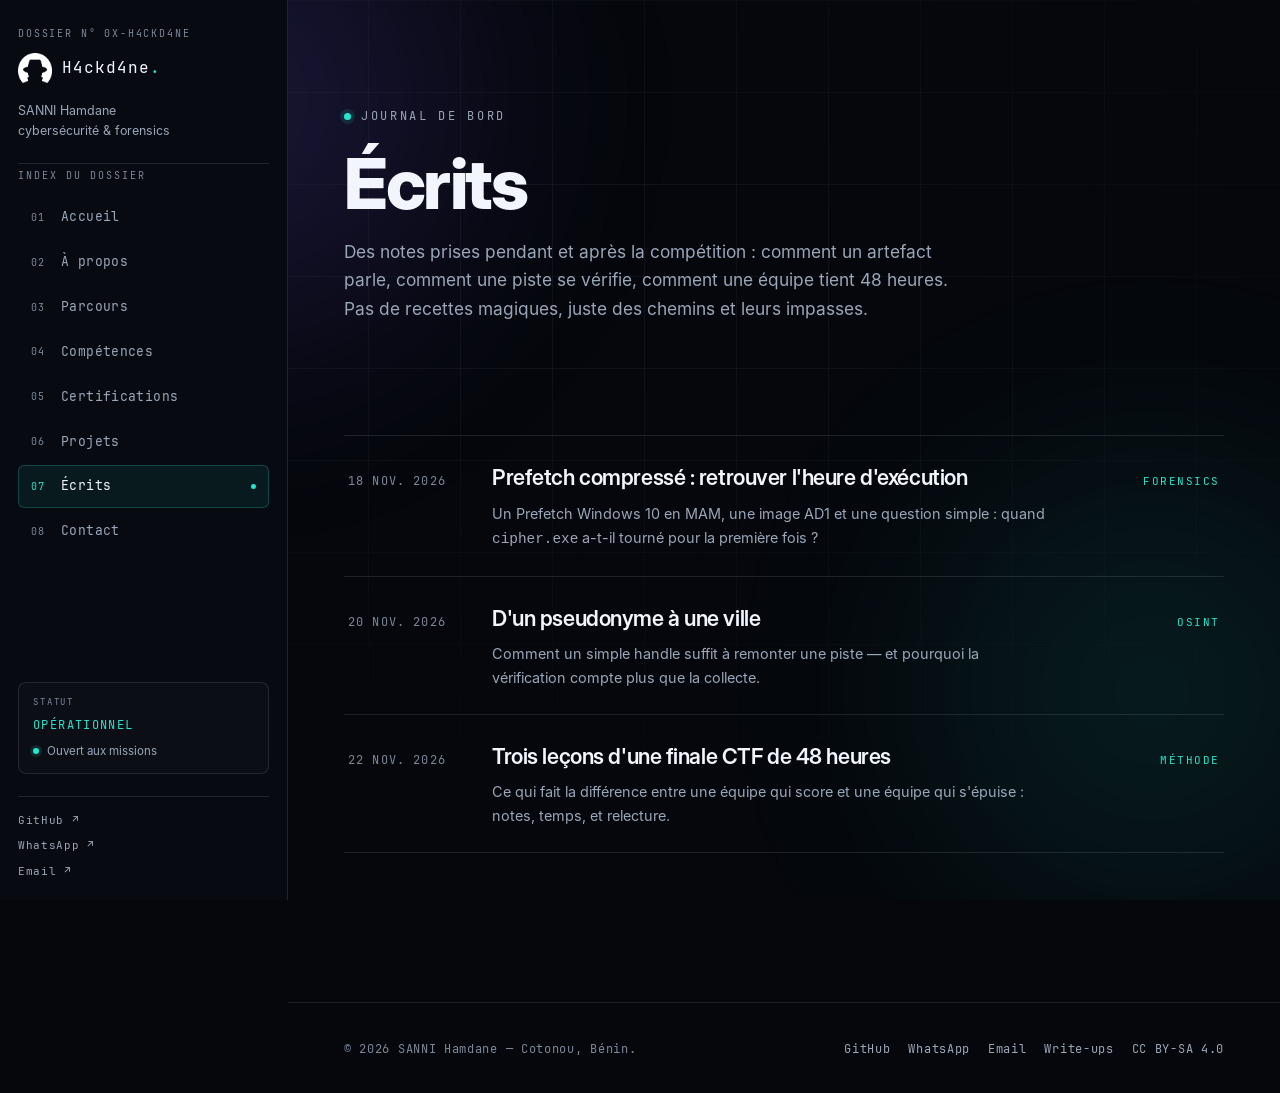
==== commit cb7e149e: "Recentrage du portfolio sur le profil général, ajout du parcours" ====
--- a/blog/index.html
+++ b/blog/index.html
@@ -54,11 +54,12 @@
       <nav class="side-nav" aria-label="Navigation principale">
         <a href="../index.html"><span class="side-nav__num">01</span>Accueil<span class="side-nav__dot" aria-hidden="true"></span></a>
         <a href="../index.html#apropos"><span class="side-nav__num">02</span>À propos<span class="side-nav__dot" aria-hidden="true"></span></a>
-        <a href="../index.html#competences"><span class="side-nav__num">03</span>Compétences<span class="side-nav__dot" aria-hidden="true"></span></a>
-        <a href="../index.html#certifications"><span class="side-nav__num">04</span>Certifications<span class="side-nav__dot" aria-hidden="true"></span></a>
-        <a href="../index.html#projets"><span class="side-nav__num">05</span>Projets<span class="side-nav__dot" aria-hidden="true"></span></a>
-        <a href="index.html" aria-current="true"><span class="side-nav__num">06</span>Écrits<span class="side-nav__dot" aria-hidden="true"></span></a>
-        <a href="../index.html#contact"><span class="side-nav__num">07</span>Contact<span class="side-nav__dot" aria-hidden="true"></span></a>
+        <a href="../index.html#parcours"><span class="side-nav__num">03</span>Parcours<span class="side-nav__dot" aria-hidden="true"></span></a>
+        <a href="../index.html#competences"><span class="side-nav__num">04</span>Compétences<span class="side-nav__dot" aria-hidden="true"></span></a>
+        <a href="../index.html#certifications"><span class="side-nav__num">05</span>Certifications<span class="side-nav__dot" aria-hidden="true"></span></a>
+        <a href="../index.html#projets"><span class="side-nav__num">06</span>Projets<span class="side-nav__dot" aria-hidden="true"></span></a>
+        <a href="index.html" aria-current="true"><span class="side-nav__num">07</span>Écrits<span class="side-nav__dot" aria-hidden="true"></span></a>
+        <a href="../index.html#contact"><span class="side-nav__num">08</span>Contact<span class="side-nav__dot" aria-hidden="true"></span></a>
       </nav>
 
       <div class="sidebar__status">
--- a/assets/css/style.css
+++ b/assets/css/style.css
@@ -920,6 +920,7 @@
 .facts__row {
   display: flex;
   justify-content: space-between;
+  align-items: flex-start;
   gap: 16px;
   padding-bottom: 14px;
   border-bottom: 1px solid var(--border);
@@ -942,6 +943,8 @@
 .facts__val {
   color: var(--ink);
   text-align: right;
+  overflow-wrap: anywhere;
+  min-width: 0;
 }
 
 /* ---------- Compétences ---------- */
@@ -1488,6 +1491,61 @@
   }
 }
 
+/* ---------- Parcours ---------- */
+.timeline {
+  position: relative;
+  margin: 0;
+  padding: 0 0 0 26px;
+  list-style: none;
+  border-left: 1px solid var(--border);
+  max-width: 820px;
+}
+
+.timeline__item {
+  position: relative;
+  padding-bottom: 30px;
+}
+
+.timeline__item:last-child {
+  padding-bottom: 0;
+}
+
+.timeline__item::before {
+  content: "";
+  position: absolute;
+  left: -30px;
+  top: 7px;
+  width: 7px;
+  height: 7px;
+  border-radius: 50%;
+  background: var(--cyan);
+  box-shadow: 0 0 0 4px rgba(34, 230, 207, 0.1);
+}
+
+.timeline__date {
+  font-family: var(--font-mono);
+  font-size: 0.68rem;
+  letter-spacing: 0.14em;
+  text-transform: uppercase;
+  color: var(--muted-2);
+}
+
+.timeline__title {
+  margin-top: 6px;
+  font-family: var(--font-display);
+  font-weight: 600;
+  font-size: clamp(1.02rem, 0.95rem + 0.35vw, 1.2rem);
+  letter-spacing: -0.015em;
+  color: var(--ink);
+}
+
+.timeline__desc {
+  margin-top: 6px;
+  color: var(--muted);
+  font-size: 0.94rem;
+  max-width: 62ch;
+}
+
 /* ---------- Certifications ---------- */
 .certs {
   display: grid;
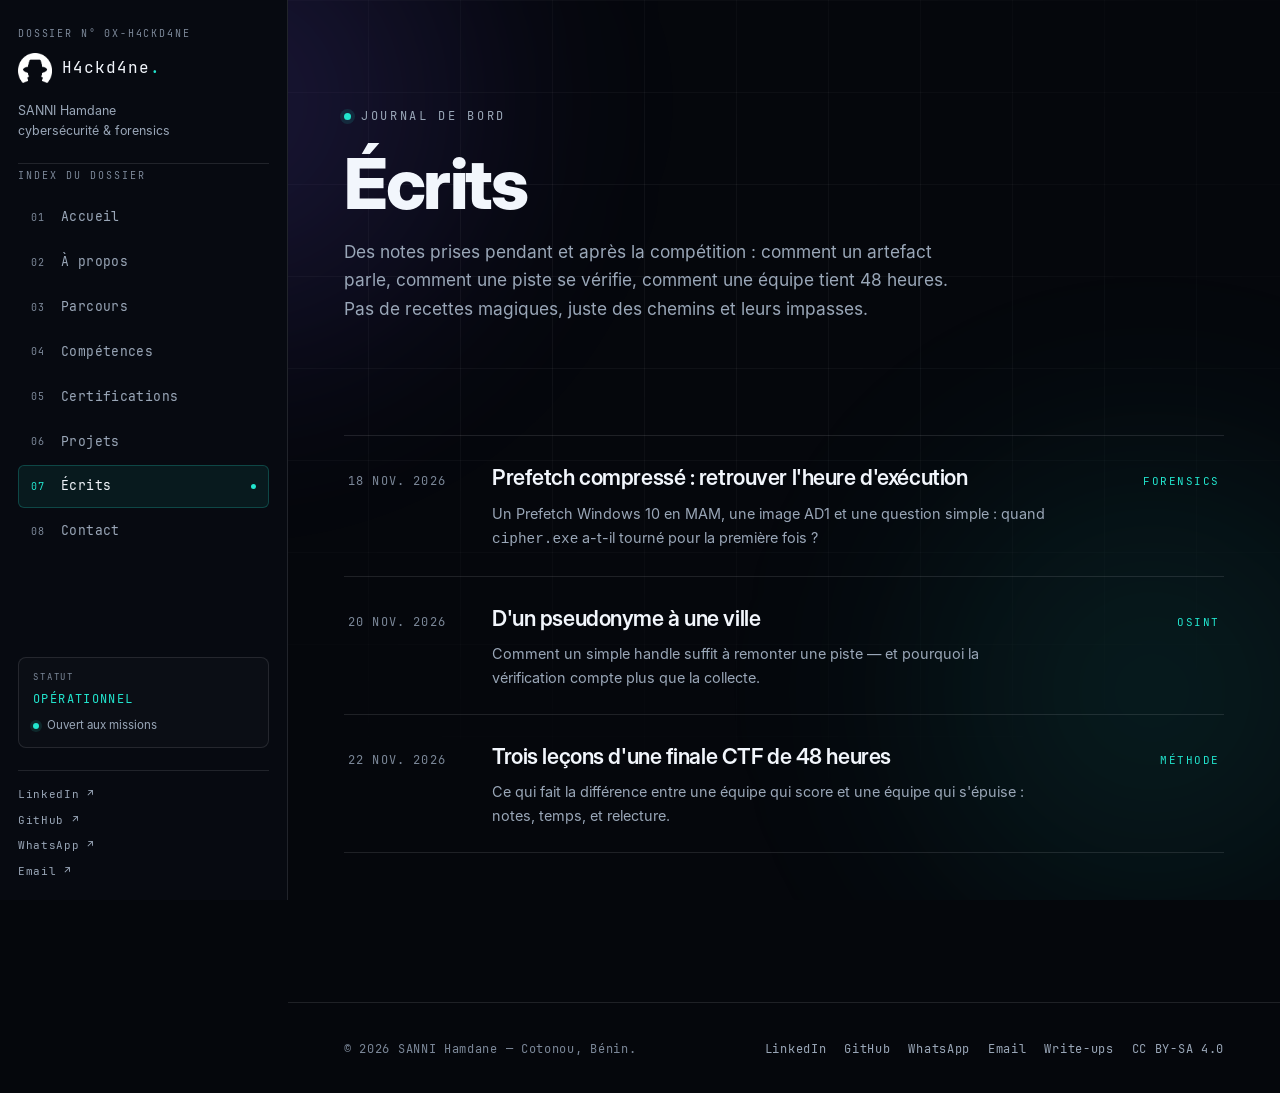
==== commit 5acf31f7: "Ajout du LinkedIn comme contact" ====
--- a/blog/index.html
+++ b/blog/index.html
@@ -69,6 +69,7 @@
       </div>
 
       <div class="sidebar__foot">
+        <a href="https://www.linkedin.com/in/hamdane-sanni-b52a40360" target="_blank" rel="noopener">LinkedIn <span aria-hidden="true">↗</span></a>
         <a href="https://github.com/H4ckd4ne" rel="noopener">GitHub <span aria-hidden="true">↗</span></a>
         <a href="https://wa.me/2290156563606" rel="noopener">WhatsApp <span aria-hidden="true">↗</span></a>
         <a href="mailto:sannihamdane15@gmail.com">Email <span aria-hidden="true">↗</span></a>
@@ -132,6 +133,7 @@
       <div class="container site-footer__inner">
         <p>© <span data-year>2026</span> SANNI Hamdane — Cotonou, Bénin.</p>
         <div class="site-footer__links">
+          <a href="https://www.linkedin.com/in/hamdane-sanni-b52a40360" target="_blank" rel="noopener">LinkedIn</a>
           <a href="https://github.com/H4ckd4ne" rel="noopener">GitHub</a>
           <a href="https://wa.me/2290156563606" rel="noopener">WhatsApp</a>
           <a href="mailto:sannihamdane15@gmail.com">Email</a>
